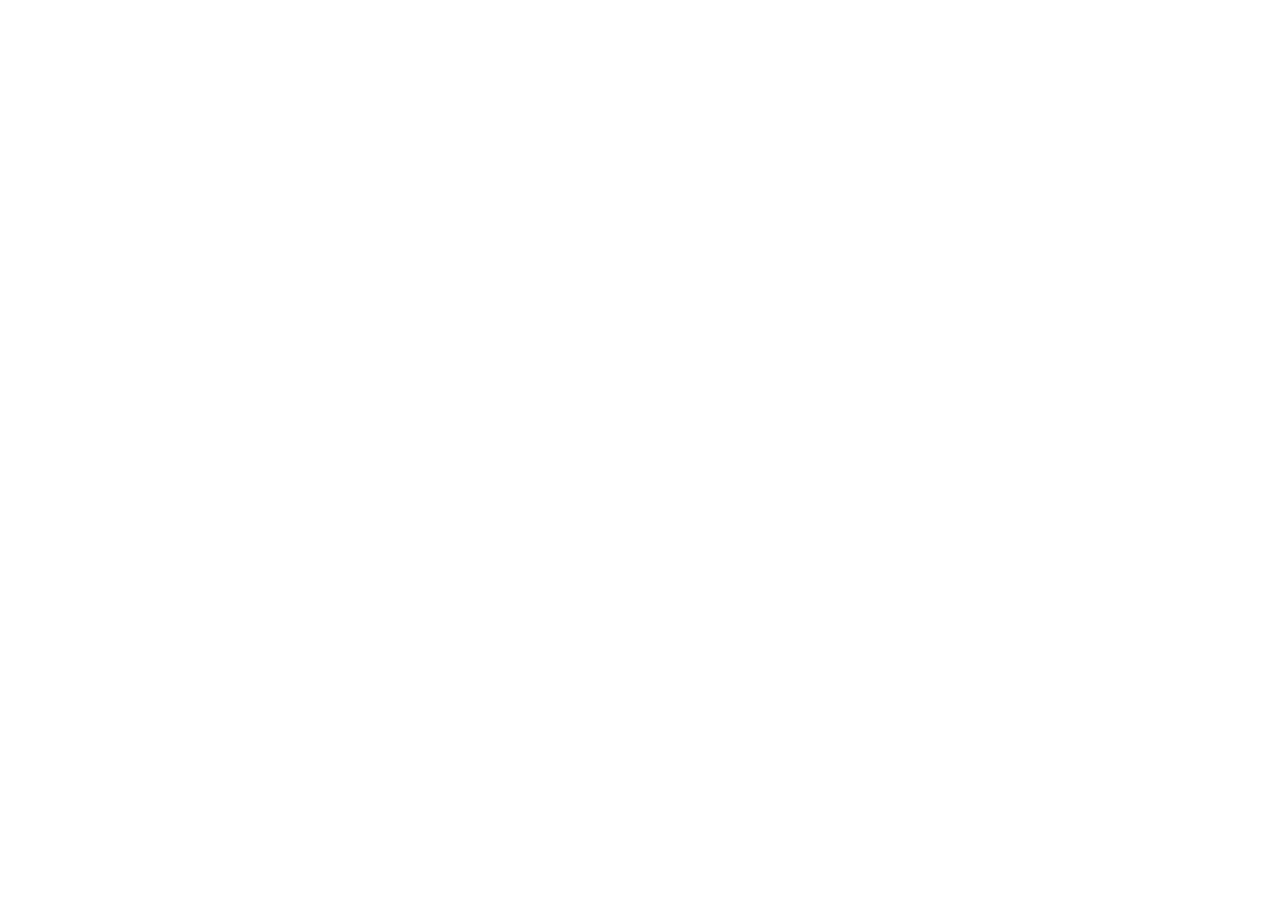
==== src/pages/geografia.html @ 1195505b "feat: Changing the header and adds news pages" ====
<!DOCTYPE html>
<html lang="pt-br">

<head>
    <meta charset="UTF-8">
    <meta name="viewport" content="width=device-width, initial-scale=1.0">
    <meta name="author" content="Allan Dantas Abreu">
    <link rel="stylesheet" href="/src/styles/geografia.css">
    <link rel="preconnect" href="https://fonts.googleapis.com">
    <link rel="preconnect" href="https://fonts.gstatic.com" crossorigin>
    <link
        href="https://fonts.googleapis.com/css2?family=Poppins:ital,wght@0,100;0,200;0,300;0,400;0,500;0,600;0,700;0,800;0,900;1,100;1,200;1,300;1,400;1,500;1,600;1,700;1,800;1,900&display=swap"
        rel="stylesheet">
    <link rel="stylesheet" href="/src/styles/geografia.css">
    <title>Descubra a França - Geografia</title>
</head>

<body>
    
</body>
---- src/styles/geografia.css ----
@import url(./global.css);
---- src/styles/geografia.css ----
@import url(./global.css);
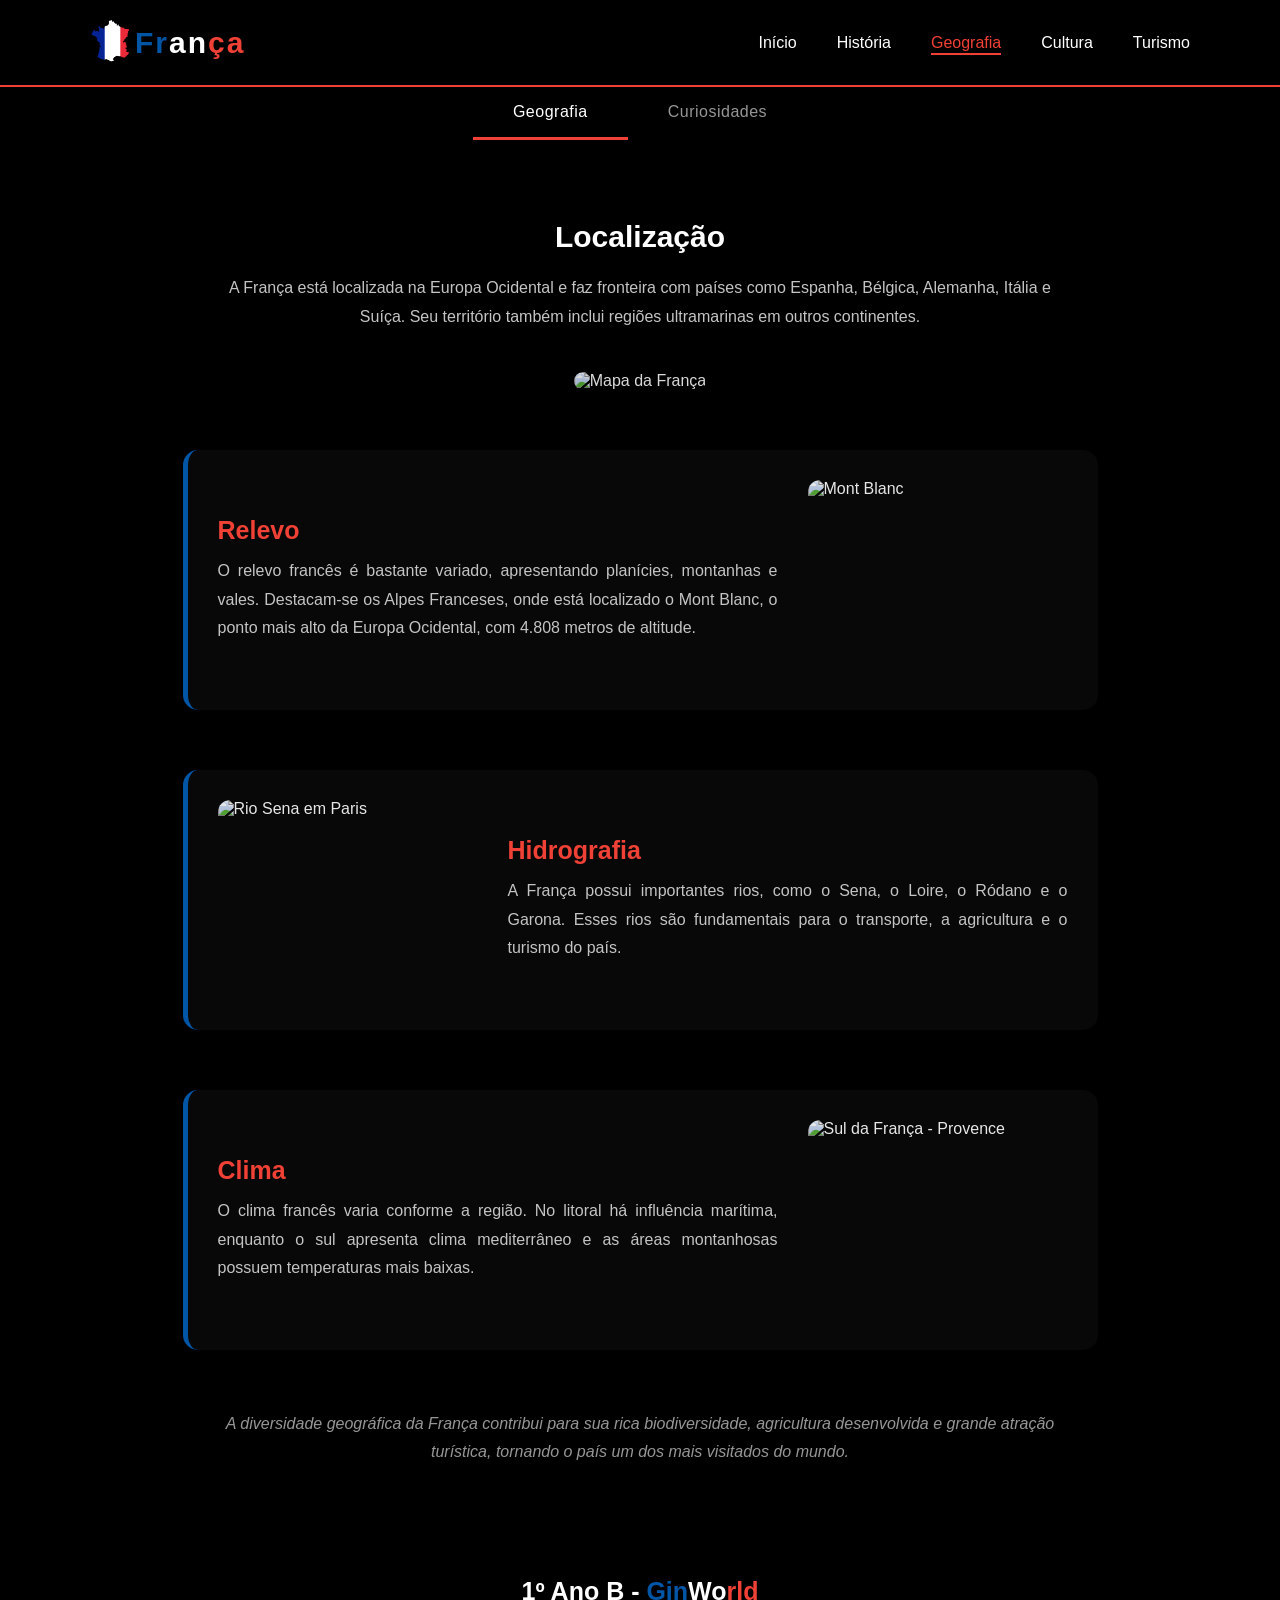
==== commit ff12f5a7: "feat: Adds the geography section" ====
--- a/src/pages/geografia.html
+++ b/src/pages/geografia.html
@@ -5,16 +5,191 @@
     <meta charset="UTF-8">
     <meta name="viewport" content="width=device-width, initial-scale=1.0">
     <meta name="author" content="Allan Dantas Abreu">
-    <link rel="stylesheet" href="/src/styles/geografia.css">
+    <link rel="stylesheet" href="../styles/geografia.css">
     <link rel="preconnect" href="https://fonts.googleapis.com">
     <link rel="preconnect" href="https://fonts.gstatic.com" crossorigin>
     <link
         href="https://fonts.googleapis.com/css2?family=Poppins:ital,wght@0,100;0,200;0,300;0,400;0,500;0,600;0,700;0,800;0,900;1,100;1,200;1,300;1,400;1,500;1,600;1,700;1,800;1,900&display=swap"
         rel="stylesheet">
-    <link rel="stylesheet" href="/src/styles/geografia.css">
     <title>Descubra a França - Geografia</title>
 </head>
 
 <body>
-    
-</body>+
+    <!-- Header -->
+    <header>
+        <div class="header-inner">
+            <span class="logo-text">
+                <img src="../assets/images/France-map.webp" alt="Bandeira da França" class="logo-img">
+                <span class="french-blue-h1">Fr</span><span class="french-white-h1">an</span><span
+                    class="french-red-h1">ça</span>
+            </span>
+
+            <button class="hamburger" id="hamburger" aria-label="Abrir menu" aria-expanded="false">
+                <span></span>
+                <span></span>
+                <span></span>
+            </button>
+
+            <nav class="nav-menu" id="nav-menu">
+                <ul class="nav-links">
+                    <li><a href="/France - Project/index.html">Início</a></li>
+                    <li><a href="historia.html">História</a></li>
+                    <li><a href="./src/pages/geografia.html" class="active">Geografia</a></li>
+                    <li><a href="cultura.html">Cultura</a></li>
+                    <li><a href="turismo.html">Turismo</a></li>
+                </ul>
+            </nav>
+        </div>
+    </header>
+
+    <!-- Tabs -->
+    <div class="tabs-bar">
+        <button class="tab-btn active" data-tab="geografia"> Geografia</button>
+        <button class="tab-btn" data-tab="curiosidades"> Curiosidades</button>
+    </div>
+
+    <!-- Tab: Geografia -->
+    <section class="section-geography tab-content active" id="tab-geografia">
+
+        <div class="geography-intro">
+            <h2>Localização</h2>
+            <p>A França está localizada na Europa Ocidental e faz fronteira com países como Espanha, Bélgica, Alemanha, Itália e Suíça. Seu território também inclui regiões ultramarinas em outros continentes.</p>
+            <div class="geo-image-wrap">
+                <img src="https://imgs.search.brave.com/8Iz1tFwyU1K9LDxMW2CUWQpeX9Yr5aCmz8fKN5PKjTU/rs:fit:860:0:0:0/g:ce/aHR0cHM6Ly90aHVt/YnMuZHJlYW1zdGlt/ZS5jb20vYi9tYXBh/LWYlQzMlQURzaWNv/LWRldGFsaGFkby1k/YS1mcmFuJUMzJUE3/YS1jb20tcm90dWxh/Z2VtLWlsdXN0cmEl/QzMlQTclQzMlQTNv/LXZldG9yaWFsLTE4/NjA5MDg1Ni5qcGc" alt="Mapa da França" loading="lazy">
+            </div>
+        </div>
+
+        <div class="geography-relief">
+            <div class="geo-card-content">
+                <div class="geo-text">
+                    <h3>Relevo</h3>
+                    <p>O relevo francês é bastante variado, apresentando planícies, montanhas e vales. Destacam-se os Alpes Franceses, onde está localizado o Mont Blanc, o ponto mais alto da Europa Ocidental, com 4.808 metros de altitude.</p>
+                </div>
+                <img src="https://imgs.search.brave.com/8HWeqBUqCq3tfWFYd0GjDUzpwOMSgAc0sAaMitM46Rs/rs:fit:860:0:0:0/g:ce/aHR0cHM6Ly9tZWRp/YS5nZXR0eWltYWdl/cy5jb20vaWQvMjE2/MDU1OTk1NS9waG90/by9jaGFtb25peC1t/b250LWJsYW5jLWZy/YW5jZS1tb3VudGFp/bi1wZWFrcy1wb2tl/LXRocm91Z2gtY2xv/dWRzLWFib3ZlLXRo/ZS1tZXItZGUtZ2xh/Y2UtZXVyb3Blcy5q/cGc_cz02MTJ4NjEy/Jnc9MCZrPTIwJmM9/a1BZZHVmcTE1eGsw/cUwtMWs2bktTV3Fr/ekkwY19pUXJ3NXk1/a1RNSG15RT0" alt="Mont Blanc" loading="lazy">
+            </div>
+        </div>
+
+        <div class="geography-hydrography">
+            <div class="geo-card-content reverse">
+                <div class="geo-text">
+                    <h3>Hidrografia</h3>
+                    <p>A França possui importantes rios, como o Sena, o Loire, o Ródano e o Garona. Esses rios são fundamentais para o transporte, a agricultura e o turismo do país.</p>
+                </div>
+                <img src="https://imgs.search.brave.com/PtqGL7bil9CcNJQwOP0khfQy44txDmOoT4_YVPEJo08/rs:fit:860:0:0:0/g:ce/aHR0cHM6Ly9jZG4u/cGl4YWJheS5jb20v/cGhvdG8vMjAxNS8x/MC8wNi8xOC8yNC9z/ZWluZS1yaXZlci05/NzQ5OTRfNjQwLmpw/Zw" alt="Rio Sena em Paris" loading="lazy">
+            </div>
+        </div>
+
+        <div class="geography-climate">
+            <div class="geo-card-content">
+                <div class="geo-text">
+                    <h3>Clima</h3>
+                    <p>O clima francês varia conforme a região. No litoral há influência marítima, enquanto o sul apresenta clima mediterrâneo e as áreas montanhosas possuem temperaturas mais baixas.</p>
+                </div>
+                <img src="https://imgs.search.brave.com/t_iNKsyKI2_P7it-9ObLEBDMFjpKYBTOgvVSTu0LhQM/rs:fit:860:0:0:0/g:ce/aHR0cHM6Ly90cmlw/dXNhZnJhbmNlLmNv/bS93cC1jb250ZW50/L3VwbG9hZHMvU3Qt/R3VpbGhlbS1sZS1E/ZXNlcnQtb2ZmLXRo/ZS1iZWF0ZW4tcGF0/aC1GcmFuY2UtZWRp/dGVkLmpwZw" alt="Sul da França - Provence" loading="lazy">
+            </div>
+        </div>
+
+        <div class="geography-conclusion">
+            <p>A diversidade geográfica da França contribui para sua rica biodiversidade, agricultura desenvolvida e grande atração turística, tornando o país um dos mais visitados do mundo.</p>
+        </div>
+
+    </section>
+
+    <!-- Tab: Curiosidades -->
+    <section class="section-geography tab-content" id="tab-curiosidades">
+
+        <div class="geography-intro">
+            <h2>Curiosidades da <span class="french-blue-h1">Fr</span><span class="french-white-h1">an</span><span class="french-red-h1">ça</span></h2>
+            <p>Descubra fatos surpreendentes sobre a geografia e o território francês que poucos conhecem.</p>
+        </div>
+
+        <div class="curiosity-grid">
+            <div class="curiosity-card">
+                <div class="curiosity-icon">🏔️</div>
+                <h3>Mont Blanc</h3>
+                <p>O Mont Blanc, com 4.808 m, é o ponto mais alto da Europa Ocidental e fica na fronteira entre França e Itália.</p>
+            </div>
+            <div class="curiosity-card">
+                <div class="curiosity-icon">🌍</div>
+                <h3>Território em 5 continentes</h3>
+                <p>Graças aos seus territórios ultramarinos, a França é o único país do mundo com presença nos 5 continentes.</p>
+            </div>
+            <div class="curiosity-card">
+                <div class="curiosity-icon">🕐</div>
+                <h3>12 fusos horários</h3>
+                <p>A França possui 12 fusos horários diferentes — mais do que qualquer outro país do mundo, incluindo os EUA.</p>
+            </div>
+            <div class="curiosity-card">
+                <div class="curiosity-icon">🌊</div>
+                <h3>Fronteiras marítimas</h3>
+                <p>A França é banhada pelo Oceano Atlântico, pelo Mar Mediterrâneo e pelo Canal da Mancha.</p>
+            </div>
+            <div class="curiosity-card">
+                <div class="curiosity-icon">🌲</div>
+                <h3>Florestas abundantes</h3>
+                <p>Cerca de 31% do território francês é coberto por florestas, sendo a França um dos países mais arborizados da Europa.</p>
+            </div>
+            <div class="curiosity-card">
+                <div class="curiosity-icon">🏝️</div>
+                <h3>Ilha da Reunião</h3>
+                <p>A Ilha da Reunião, território francês no Oceano Índico, possui um dos vulcões mais ativos do mundo: o Piton de la Fournaise.</p>
+            </div>
+            <div class="curiosity-card">
+                <div class="curiosity-icon">🦅</div>
+                <h3>Diversidade de climas</h3>
+                <p>A França é um dos poucos países europeus com todos os tipos de clima: oceânico, continental, mediterrâneo e alpino.</p>
+            </div>
+            <div class="curiosity-card">
+                <div class="curiosity-icon">🌾</div>
+                <h3>Celeiro da Europa</h3>
+                <p>A planície do norte da França é uma das regiões agrícolas mais produtivas do mundo, tornando o país um grande exportador de trigo.</p>
+            </div>
+            <div class="curiosity-card">
+                <div class="curiosity-icon">🌉</div>
+                <h3>O Rio Sena</h3>
+                <p>O Rio Sena atravessa Paris por 13 km. Suas margens foram declaradas Patrimônio Mundial da UNESCO em 1991.</p>
+            </div>
+        </div>
+
+    </section>
+
+    <!-- Footer -->
+    <footer>
+        <h3>1º Ano B - <span class="french-blue-h1">Gin</span><span class="french-white-h1">Wo</span><span class="french-red-h1">rld</span></h3>
+    </footer>
+
+    <script>
+        const hamburger = document.getElementById('hamburger');
+        const navMenu = document.getElementById('nav-menu');
+
+        hamburger.addEventListener('click', () => {
+            const isOpen = navMenu.classList.toggle('open');
+            hamburger.classList.toggle('active');
+            hamburger.setAttribute('aria-expanded', isOpen);
+        });
+
+        document.querySelectorAll('.nav-links a').forEach(link => {
+            link.addEventListener('click', () => {
+                navMenu.classList.remove('open');
+                hamburger.classList.remove('active');
+                hamburger.setAttribute('aria-expanded', false);
+            });
+        });
+
+        const tabBtns = document.querySelectorAll('.tab-btn');
+        const tabContents = document.querySelectorAll('.tab-content');
+
+        tabBtns.forEach(btn => {
+            btn.addEventListener('click', () => {
+                const target = btn.dataset.tab;
+                tabBtns.forEach(b => b.classList.remove('active'));
+                tabContents.forEach(c => c.classList.remove('active'));
+                btn.classList.add('active');
+                document.getElementById('tab-' + target).classList.add('active');
+            });
+        });
+    </script>
+
+</body>
+</html>
--- a/src/styles/geografia.css
+++ b/src/styles/geografia.css
@@ -1 +1,285 @@
-@import url(./global.css);+@import url(./global.css);
+
+/* ─── Header ─────────────────────────────────────────── */
+
+header {
+    background-color: var(--color-black);
+    color: var(--color-french-white);
+    font-family: var(--font-family-primary);
+    padding: 20px 55px;
+    border-bottom: 2px solid var(--color-french-red);
+    position: sticky;
+    top: 0;
+    z-index: 100;
+}
+
+.header-inner {
+    display: flex;
+    align-items: center;
+    justify-content: space-between;
+    max-width: 1100px;
+    margin: 0 auto;
+    width: 100%;
+}
+
+.logo-text {
+    font-family: var(--font-family-primary);
+    font-size: var(--font-size-h2);
+    font-weight: var(--font-weigth-h2);
+    letter-spacing: 2px;
+}
+
+.french-blue-h1  { color: var(--color-french-blue); }
+.french-white-h1 { color: var(--color-french-white); }
+.french-red-h1   { color: var(--color-french-red); }
+
+.logo-text {
+    display: flex;
+    align-items: center;
+    font-family: var(--font-family-primary);
+    font-size: var(--font-size-h2);
+    font-weight: var(--font-weigth-h2);
+    letter-spacing: 2px;
+}
+
+.logo-img {
+    width: 45px;
+    height: 45px;
+    object-fit: cover;
+    border-radius: 50%;
+}
+
+/* Nav */
+
+.nav-menu { display: flex; }
+
+.nav-links {
+    display: flex;
+    gap: 40px;
+    list-style: none;
+}
+
+.nav-links a {
+    text-decoration: none;
+    color: var(--color-french-white);
+    font-size: var(--font-size-body);
+    font-family: var(--font-family-primary);
+    font-weight: var(--font-weigth-h4);
+    transition: color 0.3s;
+    position: relative;
+    padding-bottom: 4px;
+}
+
+.nav-links a::after {
+    content: '';
+    position: absolute;
+    bottom: 0; left: 0;
+    width: 0; height: 2px;
+    background: var(--color-french-red);
+    transition: width 0.3s;
+}
+
+.nav-links a:hover,
+.nav-links a.active { color: var(--color-french-red); }
+
+.nav-links a:hover::after,
+.nav-links a.active::after { width: 100%; }
+
+/* ─── Hamburger ──────────────────────────────────────── */
+
+.hamburger {
+    display: none;
+    flex-direction: column;
+    gap: 5px;
+    background: none;
+    border: none;
+    cursor: pointer;
+    padding: 6px;
+    z-index: 200;
+}
+
+.hamburger span {
+    display: block;
+    width: 26px; height: 2px;
+    background-color: var(--color-french-white);
+    border-radius: 2px;
+    transition: transform 0.35s, opacity 0.35s;
+}
+
+.hamburger.active span:nth-child(1) { transform: translateY(7px) rotate(45deg); }
+.hamburger.active span:nth-child(2) { opacity: 0; transform: scaleX(0); }
+.hamburger.active span:nth-child(3) { transform: translateY(-7px) rotate(-45deg); }
+
+/* ─── Tabs bar ───────────────────────────────────────── */
+
+.tabs-bar {
+    background-color: var(--color-black);
+    display: flex;
+    justify-content: center;
+    font-family: var(--font-family-primary);
+}
+
+.tab-btn {
+    background: none;
+    border: none;
+    color: var(--color-gray-2);
+    font-family: var(--font-family-primary);
+    font-size: var(--font-size-body);
+    font-weight: var(--font-weigth-h4);
+    padding: 16px 40px;
+    cursor: pointer;
+    transition: color 0.3s;
+    border-bottom: 3px solid transparent;
+    letter-spacing: 0.5px;
+}
+
+.tab-btn:hover { color: var(--color-french-white); }
+
+.tab-btn.active {
+    color: var(--color-french-white);
+    border-bottom: 3px solid var(--color-french-red);
+}
+
+/* ─── Tab toggle ─────────────────────────────────────── */
+
+.tab-content { display: none; }
+.tab-content.active { display: flex; }
+
+/* ─── Section Geography ──────────────────────────────── */
+
+.section-geography {
+    background-color: var(--color-black);
+    color: var(--color-french-white);
+    font-family: var(--font-family-primary);
+    flex-direction: column;
+    align-items: center;
+    gap: 60px;
+    padding: 80px 20px;
+}
+
+.geography-intro {
+    width: 100%; max-width: 850px;
+    text-align: center;
+    display: flex; flex-direction: column;
+    align-items: center; gap: 20px;
+}
+
+.geography-intro h2 { font-size: var(--font-size-h2); font-weight: var(--font-weigth-h2); }
+.geography-intro p  { font-size: var(--font-size-body); line-height: 1.8; color: var(--color-gray-3); }
+
+.geo-image-wrap { margin-top: 20px; width: 100%; max-width: 480px; }
+.geo-image-wrap img { width: 100%; border-radius: 12px; opacity: 0.85; }
+
+.geography-relief,
+.geography-hydrography,
+.geography-climate {
+    width: 100%; max-width: 850px;
+    background-color: rgba(255,255,255,0.03);
+    padding: 30px; border-radius: 15px;
+    border-left: 5px solid var(--color-french-blue);
+}
+
+.geo-card-content { display: flex; align-items: center; gap: 30px; }
+.geo-card-content.reverse { flex-direction: row-reverse; }
+
+.geo-text { flex: 1; text-align: left; }
+.geo-text h3 { font-size: var(--font-size-h3); font-weight: var(--font-weigth-h3); color: var(--color-french-red); margin-bottom: 12px; }
+.geo-text p  { font-size: var(--font-size-body); line-height: 1.8; color: var(--color-gray-3); text-align: justify; }
+
+.geography-relief img,
+.geography-hydrography img,
+.geography-climate img {
+    width: 260px; height: 200px;
+    object-fit: cover; border-radius: 12px;
+    flex-shrink: 0; opacity: 0.9;
+    transition: opacity 0.3s, transform 0.3s;
+}
+
+.geography-relief img:hover,
+.geography-hydrography img:hover,
+.geography-climate img:hover { opacity: 1; transform: scale(1.03); }
+
+.geography-conclusion {
+    max-width: 850px; text-align: center;
+    font-style: italic; color: var(--color-gray-2);
+    font-size: var(--font-size-body); line-height: 1.8;
+}
+
+/* ─── Curiosidades ───────────────────────────────────── */
+
+.curiosity-grid {
+    display: grid;
+    grid-template-columns: repeat(3, 1fr);
+    gap: 30px; max-width: 1000px;
+    width: 100%; padding: 0 20px;
+}
+
+.curiosity-card {
+    background-color: rgba(255,255,255,0.04);
+    border: 1px solid rgba(255,255,255,0.07);
+    border-radius: 16px; padding: 28px 22px;
+    text-align: center;
+    transition: transform 0.3s, border-color 0.3s, background-color 0.3s;
+    border-bottom: 3px solid var(--color-french-blue);
+}
+
+.curiosity-card:hover {
+    transform: translateY(-6px);
+    border-color: var(--color-french-red);
+    background-color: rgba(255,255,255,0.07);
+}
+
+.curiosity-icon { font-size: 38px; margin-bottom: 14px; }
+.curiosity-card h3 { font-size: var(--font-size-h4); font-weight: var(--font-weigth-h3); color: var(--color-french-white); margin-bottom: 10px; }
+.curiosity-card p  { font-size: var(--font-size-caption); color: var(--color-gray-3); line-height: 1.7; }
+
+/* ─── Footer ─────────────────────────────────────────── */
+
+footer {
+    background-color: var(--color-black);
+    color: var(--color-french-white);
+    font-family: var(--font-family-primary);
+    padding: 30px;
+    display: flex; justify-content: center; align-items: center;
+}
+
+footer h3 { font-size: var(--font-size-h3); font-weight: var(--font-weigth-h3); }
+
+/* ─── Responsividade ─────────────────────────────────── */
+
+@media (max-width: 900px) {
+    .hamburger { display: flex; }
+
+    .nav-menu {
+        position: fixed; top: 0; left: 0;
+        width: 100%; height: 100vh;
+        background-color: rgba(0,0,0,0.97);
+        flex-direction: column;
+        justify-content: center; align-items: center;
+        transform: translateX(100%);
+        transition: transform 0.4s cubic-bezier(0.77,0,0.175,1);
+        z-index: 150;
+    }
+
+    .nav-menu.open { transform: translateX(0); }
+    .nav-links { flex-direction: column; gap: 32px; align-items: center; }
+    .nav-links a { font-size: var(--font-size-h3); }
+
+    .geo-card-content,
+    .geo-card-content.reverse { flex-direction: column; }
+
+    .geography-relief img,
+    .geography-hydrography img,
+    .geography-climate img { width: 100%; height: 220px; }
+
+    .curiosity-grid { grid-template-columns: repeat(2, 1fr); }
+    .tab-btn { padding: 14px 24px; font-size: var(--font-size-caption); }
+}
+
+@media (max-width: 560px) {
+    header { padding: 16px 24px; }
+    .section-geography { padding: 50px 16px; }
+    .curiosity-grid { grid-template-columns: 1fr; }
+    .geo-image-wrap { max-width: 100%; }
+    .tab-btn { padding: 12px 18px; }
+}
